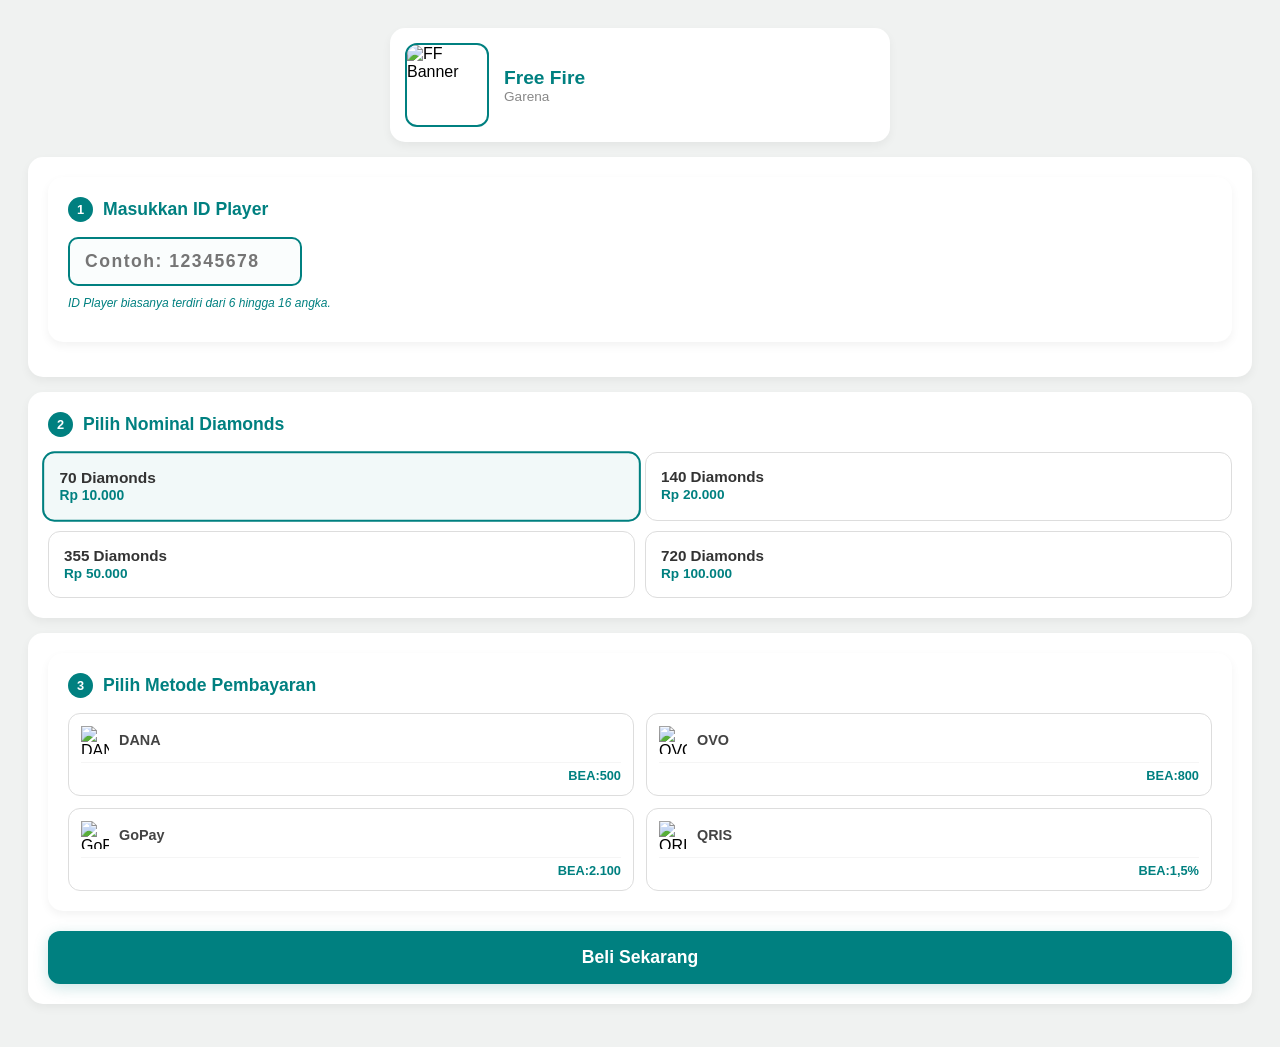
==== ff.html @ 77a4f5cf "Add files via upload" ====
<!DOCTYPE html>
<html lang="id">
<head>
    <meta charset="UTF-8">
    <meta name="viewport" content="width=device-width, initial-scale=1.0">
    <title>Top Up Free Fire - FF Style</title>
    <link rel="stylesheet" href="ff.css">
</head>
<body>

<div class="container">
    <div class="card product-header">
    <div class="item-wide">
        <img src="https://encrypted-tbn0.gstatic.com/images?q=tbn:ANd9GcQM-s-WKpIiGUL5XgTZZMkg2oprD59H9z8gbA&s" alt="FF Banner" class="banner-img">
        <div class="info">
            <div class="info-title">
                <h4>Free Fire</h4>
            </div>
            <p>Garena</p>
        </div>
    </div>
</div>
    </div>

   <div class="card">
    <div class="card">
    <div class="step-title"><span>1</span> Masukkan ID Player</div>
    <div class="input-group">
    <input type="number" id="user-id" placeholder="Contoh: 12345678" oninput="if(this.value.length > 16) this.value = this.value.slice(0, 16);">
</div>
    <p class="input-hint">ID Player biasanya terdiri dari 6 hingga 16 angka.</p>
</div>
</div>

    <div class="card">
    <div class="step-title"><span>2</span> Pilih Nominal Diamonds</div>
    <div class="grid-nominal">
        <div class="nominal-item active" onclick="selectNominal(this)">
            <p>70 Diamonds</p>
            <span>Rp 10.000</span>
        </div>
        <div class="nominal-item" onclick="selectNominal(this)">
            <p>140 Diamonds</p>
            <span>Rp 20.000</span>
        </div>
        <div class="nominal-item" onclick="selectNominal(this)">
            <p>355 Diamonds</p>
            <span>Rp 50.000</span>
        </div>
        <div class="nominal-item" onclick="selectNominal(this)">
            <p>720 Diamonds</p>
            <span>Rp 100.000</span>
        </div>
    </div>
</div>

    <div class="card">
        <div class="card">
        <div class="step-title"><span>3</span> Pilih Metode Pembayaran</div>
        <div class="grid-payment">
            <div class="payment-item" onclick="selectPayment(this)">
                <div class="payment-top">
                    <img src="https://zonalogo.com/_image?href=https%3A%2F%2Fassets.zonalogo.com%2Ffinance%2Fdana.id%2Ficon-dark-1769269543206.png&w=400&h=400&f=webp" alt="DANA">
                    <span class="payment-name">DANA</span>
                </div>
                <div class="payment-price">BEA:500</div>
            </div>

            <div class="payment-item" onclick="selectPayment(this)">
                <div class="payment-top">
                    <img src="https://encrypted-tbn0.gstatic.com/images?q=tbn:ANd9GcTvsfy5XhTdsNK2hJgI_HEXeBblpsNcE2XAWw&s" alt="OVO">
                    <span class="payment-name">OVO</span>
                </div>
                <div class="payment-price">BEA:800</div>
            </div>

            <div class="payment-item" onclick="selectPayment(this)">
                <div class="payment-top">
                    <img src="https://encrypted-tbn0.gstatic.com/images?q=tbn:ANd9GcTU1_u4kBagPaDWERIyFFmDI8VxkzZEd4YFWQ&s" alt="GoPay">
                    <span class="payment-name">GoPay</span>
                </div>
                <div class="payment-price">BEA:2.100</div>
            </div>

            <div class="payment-item" onclick="selectPayment(this)">
                <div class="payment-top">
                    <img src="https://images.seeklogo.com/logo-png/39/1/quick-response-code-indonesia-standard-qris-logo-png_seeklogo-391791.png" alt="QRIS">
                    <span class="payment-name">QRIS</span>
                </div>
                <div class="payment-price">BEA:1,5%</div>
            </div>
        </div>
    </div>
        <div style="margin-top: 20px;">
        <button class="btn-buy">Beli Sekarang</button>
    </div>
</div>
                    <script>function selectPayment(element) {
    const items = document.querySelectorAll('.payment-item');
    items.forEach(item => item.classList.remove('active'));
    element.classList.add('active');
}
</script>
<script>
function selectNominal(element) {
    // 1. Cari semua item nominal
    const nominals = document.querySelectorAll('.nominal-item');
    
    // 2. Hapus class 'active' dari semua item
    nominals.forEach(item => {
        item.classList.remove('active');
    });
    
    // 3. Tambahkan class 'active' ke item yang baru saja diklik
    element.classList.add('active');
}
</script>
<div id="checkout-modal" class="modal">
    <div class="modal-content">
        <h3 style="color: #008080; margin-top: 0;">Detail Pesanan FF</h3>
        <hr style="border: 0.5px solid #eee;">
        <div class="modal-body">
            <p><strong>ID Player:</strong> <span id="res-id">-</span></p>
            <p><strong>Item:</strong> <span id="res-item">-</span></p>
            <p><strong>Pembayaran:</strong> <span id="res-payment">-</span></p>
        </div>
        <div class="modal-footer">
            <div class="total-section" style="background: rgba(0, 128, 128, 0.05); padding: 10px; border-radius: 8px; margin: 15px 0;">
                <span style="font-size: 0.8rem; color: #666; display: block;">Total Pembayaran:</span>
                <span id="res-total" style="font-size: 1.3rem; font-weight: bold; color: #008080;">Rp 0</span>
            </div>
            <div class="modal-buttons" style="display: flex; gap: 10px;">
                <button class="btn-cancel" onclick="closeModal()" style="flex: 1; padding: 12px; border: none; border-radius: 8px; background: #eee; cursor: pointer; font-weight: bold;">Batal</button>
                <button id="btn-konfirmasi" class="btn-confirm" style="flex: 2; padding: 12px; border: none; border-radius: 8px; background: #008080; color: white; cursor: pointer; font-weight: bold;">Konfirmasi</button>
            </div>
        </div>
    </div>
</div>
<script>
// Fungsi membersihkan angka
function extractNumber(text) {
    if (!text) return 0;
    let clean = text.replace(/[^0-9]/g, '');
    return parseInt(clean) || 0;
}

// Event saat tombol Beli Sekarang diklik
document.querySelector('.btn-buy').addEventListener('click', function() {
    const userId = document.getElementById('user-id').value;
    const activeNominal = document.querySelector('.nominal-item.active');
    const activePayment = document.querySelector('.payment-item.active');

    if(!userId) {
        alert("Harap masukkan ID Player!");
        return;
    }
    if(!activeNominal || !activePayment) {
        alert("Pilih nominal dan metode pembayaran!");
        return;
    }

    // Ambil Data
    const itemName = activeNominal.querySelector('p').innerText;
    const itemPrice = extractNumber(activeNominal.querySelector('span').innerText);
    const paymentName = activePayment.querySelector('.payment-name').innerText;
    const feeText = activePayment.querySelector('.payment-price').innerText;

    // Hitung Total
    let total = itemPrice;
    if (feeText.includes('%')) {
        let percent = parseFloat(feeText.replace(/[^0-9,]/g, '').replace(',', '.')) / 100;
        total = itemPrice + (itemPrice * percent);
    } else {
        total = itemPrice + extractNumber(feeText);
    }

    // Tampilkan di Overlay
    document.getElementById('res-id').innerText = userId;
    document.getElementById('res-item').innerText = itemName;
    document.getElementById('res-payment').innerText = paymentName;
    document.getElementById('res-total').innerText = "Rp " + Math.round(total).toLocaleString('id-ID');

    document.getElementById('checkout-modal').style.display = "block";
});

// Fungsi Tutup Modal
function closeModal() {
    document.getElementById('checkout-modal').style.display = "none";
}

// Konfirmasi ke WhatsApp
document.getElementById('btn-konfirmasi').addEventListener('click', function() {
    const idPlayer = document.getElementById('res-id').innerText;
    const produk = document.getElementById('res-item').innerText;
    const metode = document.getElementById('res-payment').innerText;
    const total = document.getElementById('res-total').innerText;
    
    const nomorWA = "6283857793319";
    const teksPesan = 
        `-------TOP UP FREE FIRE🔥-------%0A` +
        `ID PLAYER: ${idPlayer}%0A` +
        `PRODUK: ${produk}%0A` +
        `METODE PEMBAYARAN: ${metode}%0A` +
        `TOTAL: ${total}%0A%0A` +
        `TOLONG YA MIN AKU MAU BELI DENGAN DATA TERSEBUT MOHON DI RESPON YA🙏🏻`;

    window.open(`https://api.whatsapp.com/send?phone=${nomorWA}&text=${teksPesan}`, '_blank');
     window.open(urlWA, '_blank');
});
</script>
---- ff.css ----
body {
    background-color: #f0f2f1;
    font-family: Arial, sans-serif;
    padding: 20px;
}

.container { max-width: 500px; margin: auto; }

.card {
    background: white;
    border-radius: 15px;
    padding: 20px;
    margin-bottom: 15px;
    box-shadow: 0 4px 10px rgba(0,0,0,0.05);
}

/* Header */
.item-wide { display: flex; align-items: center; gap: 15px; }
.banner-img { width: 70px; height: 70px; border-radius: 12px; border: 2px solid #008080; }
.info-title { display: flex; align-items: center; gap: 8px; }
.info h4 { margin: 0; color: #008080; }
.info p { margin: 0; color: #888; font-size: 0.8rem; }

/* Grid System */
.grid-nominal, .grid-payment {
    display: grid;
    grid-template-columns: 1fr 1fr;
    gap: 10px;
}

.nominal-item, .payment-item {
    border: 1px solid #ddd;
    padding: 12px;
    border-radius: 10px;
    cursor: pointer;
    transition: 0.3s;
}

.nominal-item.active, .payment-item.active {
    border: 2px solid #008080;
    background: rgba(0, 128, 128, 0.05);
}

/* Tombol Beli */
.btn-buy {
    width: 100%;
    padding: 15px;
    background: #008080;
    color: white;
    border: none;
    border-radius: 10px;
    font-weight: bold;
    cursor: pointer;
}

/* Modal Styling (Hidden by default) */
.modal {
    display: none;
    position: fixed;
    z-index: 100;
    left: 0; top: 0; width: 100%; height: 100%;
    background: rgba(0,0,0,0.7);
}

.modal-content {
    background: white;
    margin: 20% auto;
    padding: 20px;
    width: 85%;
    border-radius: 15px;
}
/* Tambahkan CSS total-price dsb dari MLBB tadi di sini */
/* Container input agar tidak melebar ke samping */
.input-group {
    display: flex;
    justify-content: flex-start; /* Agar kotak berada di kiri */
}

.input-group input {
    width: 250px; /* Ukuran yang pas untuk 16 digit */
    max-width: 100%; 
    padding: 12px 15px;
    border: 2px solid #008080;
    border-radius: 10px;
    outline: none;
    font-size: 1.1rem;
    color: #333;
    font-weight: bold;
    letter-spacing: 1px; /* Memberi jarak antar angka agar mudah dibaca */
    background-color: rgba(0, 128, 128, 0.02);
}

/* Menghilangkan panah atas-bawah di input type number */
input::-webkit-outer-spin-button,
input::-webkit-inner-spin-button {
    -webkit-appearance: none;
    margin: 0;
}
/* Styling Judul Langkah (Step Title) */
.step-title {
    font-weight: bold;
    font-size: 1.1rem;
    margin-bottom: 15px;
    display: flex;
    align-items: center;
    gap: 10px;
    color: #008080; /* Teks Step jadi Hijau Toska */
}

.step-title span {
    background-color: #008080;
    color: white;
    width: 25px;
    height: 25px;
    display: flex;
    align-items: center;
    justify-content: center;
    border-radius: 50%;
    font-size: 0.8rem;
}

/* Styling Kotak Input ID */
/* Container input agar tidak ngelebar ke samping */
.input-group {
    display: flex;
    justify-content: flex-start; /* Agar kotak berada di kiri */
}

.input-group input {
    /* --- INI YANG DIUBAH --- */
    width: 200px; /* Kita set lebar statis. Ini ukuran pas buat 16 digit angka */
    /* ----------------------- */
    
    max-width: 100%; /* Jaga-jaga kalau layarnya super sempit */
    padding: 12px 15px;
    border: 2px solid #008080;
    border-radius: 10px;
    outline: none;
    font-size: 1.1rem; /* Biar angkanya gede dan jelas */
    color: #333;
    font-weight: bold;
    letter-spacing: 1.5px; /* Memberi jarak antar angka biar mudah di cek ulang */
    background-color: rgba(0, 128, 128, 0.02);
}

/* Biar tidak ada panah atas-bawah di input type number */
input::-webkit-outer-spin-button,
input::-webkit-inner-spin-button {
    -webkit-appearance: none;
    margin: 0;
}

/* Teks Petunjuk (Hint) */
.input-hint {
    font-size: 0.75rem;
    color: #008080; /* Teks petunjuk juga jadi toska agar senada */
    margin-top: 10px;
    font-style: italic;
}
/* Container Grid Pembayaran */
.grid-payment {
    display: grid;
    grid-template-columns: 1fr 1fr; /* Membagi jadi 2 kolom sama rata */
    gap: 12px;
}

.payment-item {
    border: 1px solid #ddd;
    padding: 12px;
    border-radius: 12px;
    cursor: pointer;
    transition: all 0.2s ease;
    background: #fff;
}

.payment-top {
    display: flex;
    align-items: center;
    gap: 10px;
    margin-bottom: 8px;
}

.payment-top img {
    width: 28px;
    height: 28px;
    object-fit: contain;
}

.payment-name {
    font-size: 0.9rem;
    font-weight: bold;
    color: #444;
}

.payment-price {
    font-size: 0.8rem;
    color: #008080; /* Warna Hijau Toska untuk BEA */
    font-weight: 600;
    text-align: right;
    border-top: 1px solid #f5f5f5;
    padding-top: 5px;
}

/* State Aktif saat diklik */
.payment-item.active {
    border: 2px solid #008080;
    background-color: rgba(0, 128, 128, 0.05);
    transform: translateY(-2px); /* Efek melayang sedikit */
}

.payment-item:hover {
    border-color: #008080;
}
/* Gaya dasar nominal item */
.nominal-item {
    border: 1px solid #ddd;
    padding: 15px;
    border-radius: 12px;
    cursor: pointer;
    transition: all 0.2s ease;
    background-color: white;
}

/* State saat nominal dipilih (Active) */
.nominal-item.active {
    border: 2px solid #008080 !important; /* Hijau Toska */
    background-color: rgba(0, 128, 128, 0.05) !important;
    transform: scale(1.02); /* Sedikit membesar */
}

.nominal-item p {
    margin: 0;
    font-weight: bold;
    font-size: 0.95rem;
    color: #333;
}

.nominal-item span {
    color: #008080;
    font-size: 0.85rem;
    font-weight: 600;
}
.btn-buy {
    width: 100%;
    padding: 16px;
    background-color: #008080; /* Hijau Toska */
    color: white;
    border: none;
    border-radius: 12px;
    font-size: 1.1rem;
    font-weight: bold;
    cursor: pointer;
    transition: all 0.3s ease;
    box-shadow: 0 4px 15px rgba(0, 128, 128, 0.2);
    display: flex;
    justify-content: center;
    align-items: center;
}

.btn-buy:hover {
    background-color: #006666; /* Warna lebih gelap saat hover */
    transform: translateY(-2px);
    box-shadow: 0 6px 20px rgba(0, 128, 128, 0.3);
}

.btn-buy:active {
    transform: translateY(1px);
    box-shadow: 0 2px 10px rgba(0, 128, 128, 0.2);
}
/* Container utama header */
.product-header {
    background: white;
    padding: 15px;
    border-radius: 15px;
}

.item-wide {
    display: flex;
    align-items: center; /* Supaya teks dan gambar sejajar tengah secara vertikal */
    gap: 15px; /* Memberi jarak antara gambar dan teks */
}

/* Ukuran Banner/Ikon utama yang tadi jadi gede banget */
.banner-img {
    width: 80px;      /* Kita kunci lebarnya jadi 80px */
    height: 80px;     /* Tingginya juga 80px */
    object-fit: cover; /* Agar gambar tidak gepeng */
    border-radius: 12px;
    border: 2px solid #008080; /* Border hijau toska */
}

.info-title {
    display: flex;
    align-items: center;
    gap: 8px;
}

.info-title h4 {
    margin: 0;
    color: #008080;
    font-size: 1.2rem;
}

.info p {
    margin: 0;
    color: #888;
    font-size: 0.85rem;
}
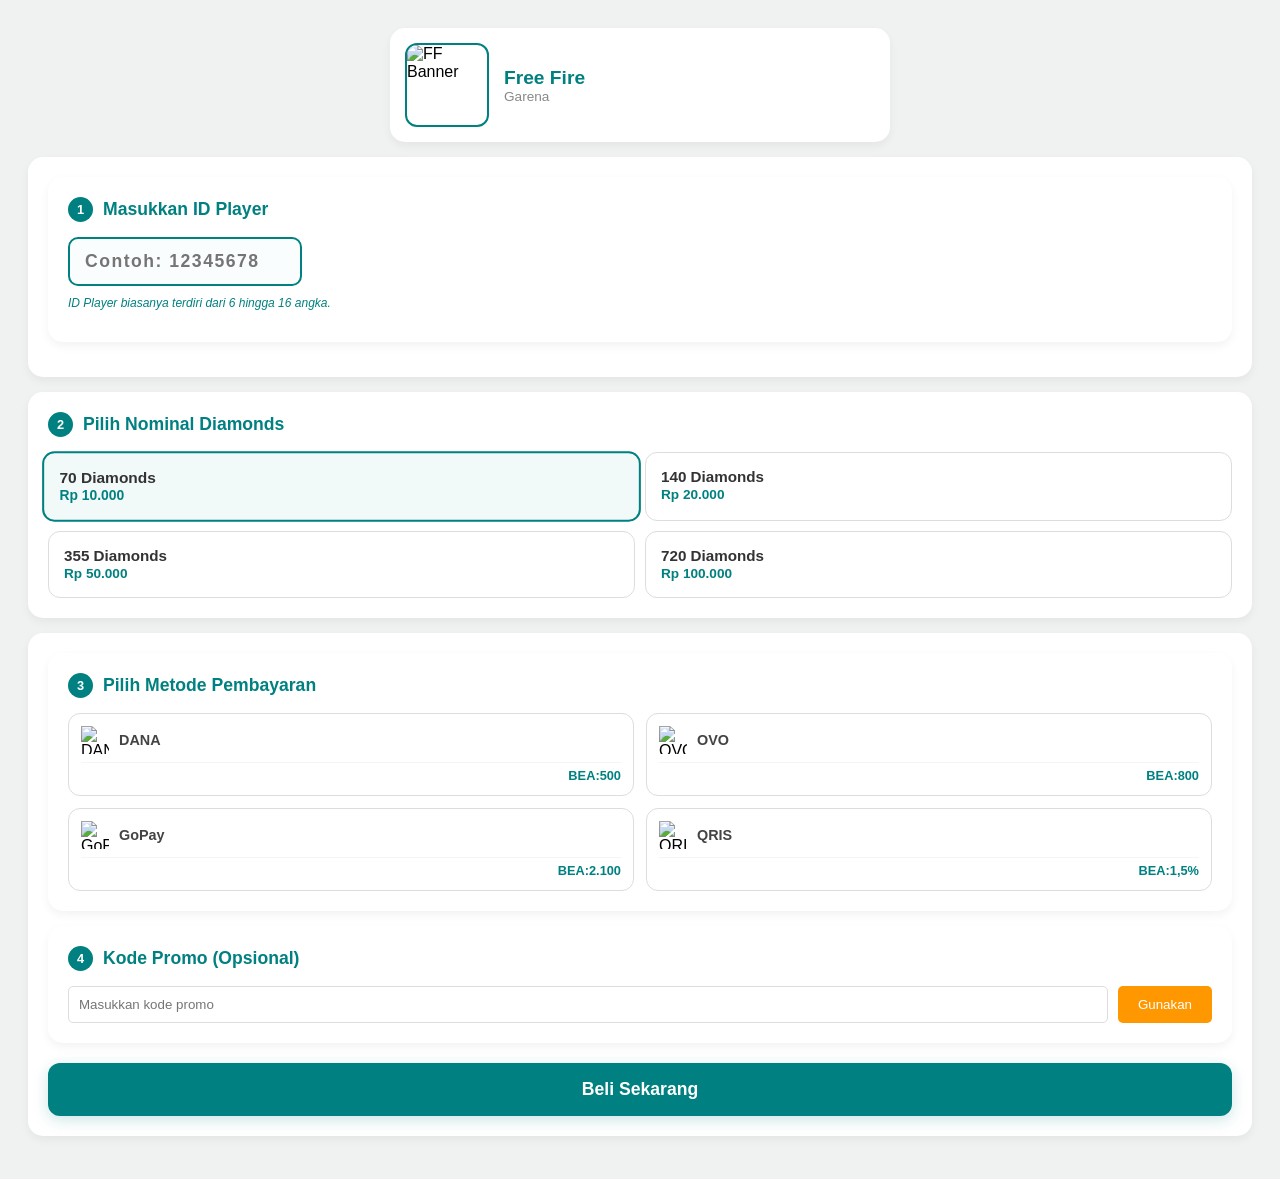
==== commit 0b5b71cd: "Update ff.html" ====
--- a/ff.html
+++ b/ff.html
@@ -91,6 +91,14 @@
             </div>
         </div>
     </div>
+        <div class="card">
+    <div class="step-title"><span>4</span> Kode Promo (Opsional)</div>
+    <div class="promo-group" style="display: flex; gap: 10px;">
+        <input type="text" id="promo-code" placeholder="Masukkan kode promo" style="flex: 1; padding: 10px; border: 1px solid #ddd; border-radius: 5px;">
+        <button id="btn-apply-promo" type="button" style="padding: 10px 20px; background: #ff9800; color: white; border: none; border-radius: 5px; cursor: pointer;">Gunakan</button>
+    </div>
+    <p id="promo-status" style="font-size: 12px; margin-top: 5px; display: none;"></p>
+</div>
         <div style="margin-top: 20px;">
         <button class="btn-buy">Beli Sekarang</button>
     </div>
@@ -207,4 +215,57 @@
     window.open(`https://api.whatsapp.com/send?phone=${nomorWA}&text=${teksPesan}`, '_blank');
      window.open(urlWA, '_blank');
 });
-</script>+</script>
+<script>document.querySelector('.btn-buy').addEventListener('click', function() {
+    const userId = document.getElementById('user-id').value;
+    const zoneId = document.getElementById('zone-id').value;
+    const activeNominalItem = document.querySelector('.nominal-item.active');
+    const activePaymentItem = document.querySelector('.payment-item.active');
+    const promoInput = document.getElementById('promo-code').value.trim(); // Ambil kode promo
+
+    if(!userId || !zoneId || !activeNominalItem || !activePaymentItem) {
+        alert("Lengkapi data terlebih dahulu!");
+        return;
+    }
+
+    const itemPriceText = activeNominalItem.querySelector('span').innerText;
+    const feeText = activePaymentItem.querySelector('.payment-price').innerText;
+
+    let basePrice = extractNumber(itemPriceText);
+    
+    // --- LOGIKA PROMO 7% ---
+    const KODE_VALID = "DISKON7"; // Ganti dengan kode yang kamu mau
+    let potongan = 0;
+    
+    if (promoInput === KODE_VALID) {
+        potongan = basePrice * 0.07; // Hitung 7%
+        basePrice = basePrice - potongan;
+        document.getElementById('promo-status').innerText = "Kode Promo Berhasil Digunakan! (Diskon 7%)";
+        document.getElementById('promo-status').style.color = "green";
+        document.getElementById('promo-status').style.display = "block";
+    } else if (promoInput !== "") {
+        document.getElementById('promo-status').innerText = "Kode Promo Tidak Valid";
+        document.getElementById('promo-status').style.color = "red";
+        document.getElementById('promo-status').style.display = "block";
+    }
+
+    // Hitung Total Akhir (setelah diskon + biaya admin)
+    let total = basePrice;
+    if (feeText.includes('%')) {
+        let percentValue = feeText.replace('BEA:', '').replace('%', '').replace(',', '.');
+        let percent = parseFloat(percentValue) / 100;
+        total = basePrice + (basePrice * percent);
+    } else {
+        total = basePrice + extractNumber(feeText);
+    }
+
+    // Update Tampilan Modal
+    document.getElementById('res-id').innerText = `${userId} (${zoneId})`;
+    document.getElementById('res-item').innerText = activeNominalItem.querySelector('p').innerText + (potongan > 0 ? " (Promo 7%)" : "");
+    document.getElementById('res-payment').innerText = activePaymentItem.querySelector('.payment-name').innerText;
+    document.getElementById('res-total').innerText = "Rp " + Math.round(total).toLocaleString('id-ID');
+    
+    document.getElementById('checkout-modal').style.display = "block";
+    
+    // ... sisa kode modal (closeModal dll) tetap sama ...
+});</script>
